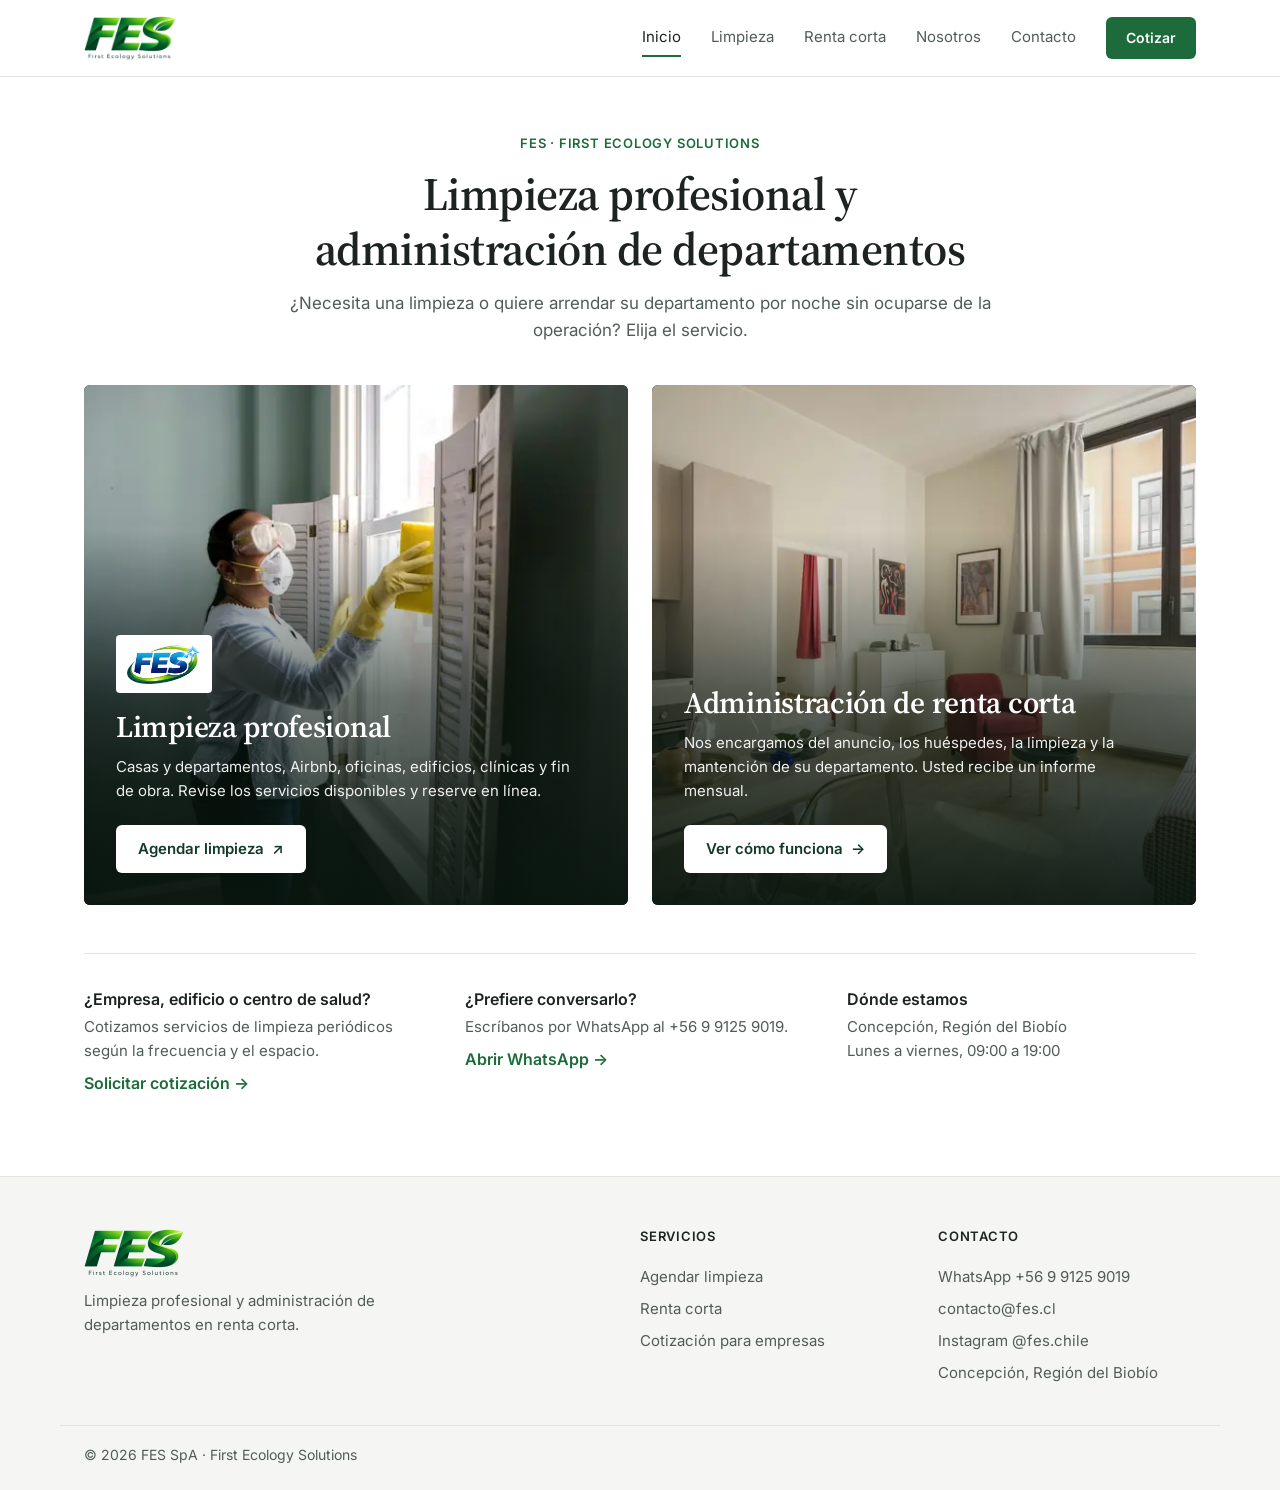
==== public/index.html @ 072d29d1 "Publicar solo la carpeta public/, página 404 y enlaces internos limpios - wrangler.jsonc: los assets" ====
<!DOCTYPE html>
<html lang="es-CL">
<head>
  <meta charset="UTF-8" />
  <meta name="viewport" content="width=device-width, initial-scale=1.0" />
  <title>FES | Limpieza profesional y administración de renta corta en Concepción</title>
  <meta name="description" content="Agende una limpieza profesional en línea o deje la administración de su departamento en renta corta en manos de FES. Concepción, Región del Biobío." />
  <link rel="canonical" href="https://fes-web.renatocarrasco2007.workers.dev/" />
  <meta name="theme-color" content="#123a26" />
  <meta property="og:type" content="website" />
  <meta property="og:locale" content="es_CL" />
  <meta property="og:site_name" content="FES · First Ecology Solutions" />
  <meta property="og:title" content="FES | Limpieza profesional y administración de renta corta" />
  <meta property="og:description" content="Agende una limpieza en línea o solicite la evaluación de su departamento para renta corta." />
  <meta property="og:url" content="https://fes-web.renatocarrasco2007.workers.dev/" />
  <meta property="og:image" content="https://fes-web.renatocarrasco2007.workers.dev/assets/og-image.jpg" />
  <meta property="og:image:width" content="1200" />
  <meta property="og:image:height" content="630" />
  <meta name="twitter:card" content="summary_large_image" />
  <link rel="icon" type="image/png" sizes="48x48" href="/assets/favicon-48.png" />
  <link rel="apple-touch-icon" href="/assets/apple-touch-icon.png" />
  <link rel="preconnect" href="https://fonts.googleapis.com" />
  <link rel="preconnect" href="https://fonts.gstatic.com" crossorigin />
  <link href="https://fonts.googleapis.com/css2?family=Inter:wght@400;500;600&family=Source+Serif+4:opsz,wght@8..60,600&display=swap" rel="stylesheet" />
  <link rel="stylesheet" href="/styles.css" />
  <link rel="preload" as="image" type="image/webp" href="/assets/img/limpieza-800.webp" imagesrcset="/assets/img/limpieza-800.webp 800w, /assets/img/limpieza-1600.webp 1600w" imagesizes="(max-width: 800px) 100vw, 560px" />
</head>
<body>
  <a class="skip-link" href="#contenido">Saltar al contenido</a>

  <header class="header">
    <div class="container header__inner">
      <a href="/" class="header__logo" aria-label="FES, ir al inicio">
        <picture>
          <source srcset="/assets/logo-fes.webp" type="image/webp" />
          <img src="/assets/logo-fes.png" alt="FES First Ecology Solutions" width="400" height="192" />
        </picture>
      </a>
      <button class="nav-toggle" id="navToggle" type="button" aria-label="Abrir menú" aria-expanded="false" aria-controls="nav">
        <span></span><span></span><span></span>
      </button>
      <nav class="nav" id="nav" aria-label="Principal">
        <a href="/" aria-current="page">Inicio</a>
        <a href="https://www.tuu.cl/fes" data-link="booking" target="_blank" rel="noopener">Limpieza<span class="sr-only"> (abre la agenda en una pestaña nueva)</span></a>
        <a href="/renta-corta">Renta corta</a>
        <a href="/nosotros">Nosotros</a>
        <a href="/contacto">Contacto</a>
        <a href="/contacto" class="btn btn--primary btn--sm nav__cta">Cotizar</a>
      </nav>
    </div>
  </header>

  <main id="contenido">
    <section class="home">
      <div class="container">
        <div class="home__intro">
          <p class="kicker">FES · First Ecology Solutions</p>
          <h1>Limpieza profesional y administración de departamentos</h1>
          <p class="home__lead">¿Necesita una limpieza o quiere arrendar su departamento por noche sin ocuparse de la operación? Elija el servicio.</p>
        </div>

        <div class="choices">
          <a href="https://www.tuu.cl/fes" data-link="booking" target="_blank" rel="noopener" class="choice">
            <picture>
              <source type="image/webp" srcset="/assets/img/limpieza-800.webp 800w, /assets/img/limpieza-1600.webp 1600w" sizes="(max-width: 800px) 100vw, 560px" />
              <img src="/assets/img/limpieza.jpg" alt="" width="1200" height="800" fetchpriority="high" />
            </picture>
            <div class="choice__body">
              <picture>
                <source srcset="/assets/logo-limpieza.webp" type="image/webp" />
                <img class="choice__logo" src="/assets/logo-limpieza.png" alt="" width="300" height="163" />
              </picture>
              <h2>Limpieza profesional</h2>
              <p>Casas y departamentos, Airbnb, oficinas, edificios, clínicas y fin de obra. Revise los servicios disponibles y reserve en línea.</p>
              <span class="choice__btn">Agendar limpieza <span aria-hidden="true">↗</span></span>
              <span class="sr-only"> (abre la agenda de FES en Tuu, en una pestaña nueva)</span>
            </div>
          </a>

          <a href="/renta-corta" class="choice">
            <picture>
              <source type="image/webp" srcset="/assets/img/renta-corta-800.webp 800w, /assets/img/renta-corta-1600.webp 1600w" sizes="(max-width: 800px) 100vw, 560px" />
              <img src="/assets/img/renta-corta.jpg" alt="" width="1200" height="800" />
            </picture>
            <div class="choice__body">
              <h2>Administración de renta corta</h2>
              <p>Nos encargamos del anuncio, los huéspedes, la limpieza y la mantención de su departamento. Usted recibe un informe mensual.</p>
              <span class="choice__btn">Ver cómo funciona <span aria-hidden="true">→</span></span>
            </div>
          </a>
        </div>

        <div class="home__extra">
          <div>
            <h2>¿Empresa, edificio o centro de salud?</h2>
            <p>Cotizamos servicios de limpieza periódicos según la frecuencia y el espacio.</p>
            <a href="/contacto?servicio=empresa" class="link-arrow">Solicitar cotización</a>
          </div>
          <div data-show-if="whatsapp">
            <h2>¿Prefiere conversarlo?</h2>
            <p>Escríbanos por WhatsApp al <span data-text="whatsappLabel"></span>.</p>
            <a href="#" data-link="whatsapp" target="_blank" rel="noopener" class="link-arrow">Abrir WhatsApp<span class="sr-only"> (pestaña nueva)</span></a>
          </div>
          <div data-show-if="location hours">
            <h2>Dónde estamos</h2>
            <p><span data-text="location"></span><br /><span data-text="hours"></span></p>
          </div>
        </div>
      </div>
    </section>
  </main>

  <footer class="footer">
    <div class="container footer__inner">
      <div class="footer__brand">
        <picture>
          <source srcset="/assets/logo-fes.webp" type="image/webp" />
          <img src="/assets/logo-fes.png" alt="FES First Ecology Solutions" width="400" height="192" loading="lazy" />
        </picture>
        <p>Limpieza profesional y administración de departamentos en renta corta.</p>
      </div>
      <nav aria-label="Servicios">
        <h2>Servicios</h2>
        <a href="https://www.tuu.cl/fes" data-link="booking" target="_blank" rel="noopener">Agendar limpieza<span class="sr-only"> (pestaña nueva)</span></a>
        <a href="/renta-corta">Renta corta</a>
        <a href="/contacto?servicio=empresa">Cotización para empresas</a>
      </nav>
      <div>
        <h2>Contacto</h2>
        <a href="#" data-link="whatsapp" target="_blank" rel="noopener">WhatsApp <span data-text="whatsappLabel"></span></a>
        <a href="#" data-link="email"><span data-text="email"></span></a>
        <a href="#" data-link="instagram" target="_blank" rel="noopener">Instagram <span data-text="instagramLabel"></span></a>
        <p data-show-if="location" data-text="location"></p>
      </div>
    </div>
    <div class="container footer__bottom">© <span data-year></span> FES SpA · First Ecology Solutions</div>
  </footer>

  <script src="/config.js"></script>
  <script src="/script.js"></script>
</body>
</html>
---- styles.css ----
/* FES · First Ecology Solutions */
:root {
  --green-dark: #123a26;
  --green:      #1d6b3a;
  --green-tint: #eaf3ec;
  --ink:        #1c2320;
  --muted:      #525c57;
  --line:       #dfe4e0;
  --alt:        #f5f6f4;
  --error:      #b3261e;
  --focus:      #1b5fd1;
  --radius:     6px;
  --serif: "Source Serif 4", Georgia, "Times New Roman", serif;
  --sans:  "Inter", system-ui, -apple-system, "Segoe UI", Roboto, sans-serif;
}

*, *::before, *::after { box-sizing: border-box; }
* { margin: 0; padding: 0; }
html { -webkit-text-size-adjust: 100%; }
[hidden] { display: none !important; }
body { font-family: var(--sans); color: var(--ink); background: #fff; font-size: 16px; line-height: 1.6; -webkit-font-smoothing: antialiased; min-height: 100vh; display: flex; flex-direction: column; }
main { flex: 1; }
img { max-width: 100%; height: auto; display: block; }
a { color: inherit; }
ul, ol { list-style: none; }
h1, h2 { font-family: var(--serif); font-weight: 600; line-height: 1.2; letter-spacing: -.01em; }
h3 { font-size: 17px; font-weight: 600; line-height: 1.35; }
.container { width: 100%; max-width: 1160px; margin: 0 auto; padding: 0 24px; }

/* Accesibilidad */
.sr-only { position: absolute; width: 1px; height: 1px; padding: 0; margin: -1px; overflow: hidden; clip: rect(0 0 0 0); white-space: nowrap; border: 0; }
.skip-link { position: absolute; left: 16px; top: -60px; z-index: 100; background: var(--ink); color: #fff; padding: 10px 16px; border-radius: var(--radius); text-decoration: none; }
.skip-link:focus { top: 12px; }
:focus-visible { outline: 3px solid var(--focus); outline-offset: 2px; }
.banner :focus-visible, .cta :focus-visible, .choice:focus-visible { outline-color: #fff; box-shadow: 0 0 0 6px var(--focus); }
@media (prefers-reduced-motion: reduce) { * { transition: none !important; scroll-behavior: auto !important; } }

/* Botones */
.btn { display: inline-flex; align-items: center; justify-content: center; gap: 8px; min-height: 48px; padding: 12px 24px; border-radius: var(--radius); border: 2px solid transparent; font: 600 15px/1.2 var(--sans); text-decoration: none; text-align: center; cursor: pointer; transition: background-color .15s, color .15s, border-color .15s; }
.btn--sm { min-height: 42px; padding: 9px 18px; font-size: 14px; }
.btn--block { width: 100%; }
.btn--primary { background: var(--green); color: #fff; }
.btn--primary:hover { background: var(--green-dark); }
.btn--secondary { background: #fff; color: var(--green); border-color: var(--green); }
.btn--secondary:hover { background: var(--green-tint); }
.btn--light { background: #fff; color: var(--green-dark); }
.btn--light:hover { background: var(--green-tint); }
.btn--outline-light { color: #fff; border-color: rgba(255, 255, 255, .85); }
.btn--outline-light:hover { background: rgba(255, 255, 255, .12); }
.btn-row { display: flex; flex-wrap: wrap; gap: 12px; }

.link-arrow { font-weight: 600; color: var(--green); text-decoration: none; }
.link-arrow::after { content: " →"; }
.link-arrow:hover { text-decoration: underline; }

.kicker { font-size: 13px; font-weight: 600; letter-spacing: .06em; text-transform: uppercase; color: var(--green); margin-bottom: 12px; }
.kicker--light { color: #cfe6d6; }
.body-lg { font-size: 17px; color: var(--muted); margin-bottom: 28px; max-width: 560px; }
.page-title { font-size: clamp(30px, 4vw, 44px); margin-bottom: 18px; }

/* Encabezado */
.header { position: sticky; top: 0; z-index: 50; background: #fff; border-bottom: 1px solid var(--line); }
.header__inner { display: flex; align-items: center; justify-content: space-between; gap: 24px; height: 76px; }
.header__logo { display: block; flex-shrink: 0; }
.header__logo img { height: 44px; width: auto; }
.nav { display: flex; align-items: center; gap: 30px; }
.nav a:not(.btn) { font-size: 15px; color: var(--muted); text-decoration: none; padding: 6px 0; border-bottom: 2px solid transparent; }
.nav a:not(.btn):hover { color: var(--ink); }
.nav a[aria-current="page"]:not(.btn) { color: var(--ink); border-bottom-color: var(--green); }
.nav-toggle { display: none; width: 48px; height: 48px; background: none; border: 0; border-radius: var(--radius); cursor: pointer; padding: 12px; }
.nav-toggle span { display: block; height: 2px; background: var(--ink); margin: 5px 0; transition: transform .2s, opacity .2s; }
.nav-toggle[aria-expanded="true"] span:nth-child(1) { transform: translateY(7px) rotate(45deg); }
.nav-toggle[aria-expanded="true"] span:nth-child(2) { opacity: 0; }
.nav-toggle[aria-expanded="true"] span:nth-child(3) { transform: translateY(-7px) rotate(-45deg); }

/* Portada */
.home { padding: 56px 0 80px; }
.home__intro { text-align: center; max-width: 720px; margin: 0 auto 40px; }
.home__intro h1 { font-size: clamp(30px, 4vw, 46px); margin-bottom: 14px; }
.home__lead { color: var(--muted); font-size: 17px; }

.choices { display: grid; grid-template-columns: 1fr 1fr; gap: 24px; }
.choice { position: relative; display: flex; flex-direction: column; justify-content: flex-end; min-height: 520px; overflow: hidden; border-radius: var(--radius); background: var(--green-dark); color: #fff; text-decoration: none; }
.choice > picture, .choice > picture img { position: absolute; inset: 0; width: 100%; height: 100%; }
.choice > picture img { object-fit: cover; transition: transform .5s ease; }
.choice::after { content: ""; position: absolute; inset: 0; background: linear-gradient(to top, rgba(8, 22, 15, .92) 0%, rgba(8, 22, 15, .6) 40%, rgba(8, 22, 15, 0) 72%); }
.choice:hover > picture img { transform: scale(1.03); }
.choice__body { position: relative; z-index: 1; padding: 32px; }
.choice__logo { width: 96px; height: auto; background: #fff; padding: 8px 10px; border-radius: 4px; margin-bottom: 16px; }
.choice h2 { font-size: clamp(24px, 2.6vw, 30px); margin-bottom: 10px; }
.choice p { color: rgba(255, 255, 255, .92); font-size: 15px; margin-bottom: 22px; max-width: 460px; }
.choice__btn { display: inline-flex; align-items: center; gap: 8px; min-height: 48px; padding: 12px 22px; background: #fff; color: var(--green-dark); border-radius: var(--radius); font-weight: 600; font-size: 15px; transition: background-color .15s, color .15s; }
.choice:hover .choice__btn { background: var(--green); color: #fff; }

.home__extra { display: grid; grid-template-columns: repeat(3, 1fr); gap: 32px; margin-top: 48px; padding-top: 36px; border-top: 1px solid var(--line); }
.home__extra h2 { font-family: var(--sans); font-size: 16px; font-weight: 600; letter-spacing: 0; margin-bottom: 6px; }
.home__extra p { color: var(--muted); font-size: 15px; margin-bottom: 8px; }

/* Banner de página */
.banner { position: relative; overflow: hidden; color: #fff; background: var(--green-dark); }
.banner picture { position: absolute; inset: 0; }
.banner__img { width: 100%; height: 100%; object-fit: cover; }
.banner::after { content: ""; position: absolute; inset: 0; background: linear-gradient(90deg, rgba(8, 22, 15, .86) 0%, rgba(8, 22, 15, .6) 55%, rgba(8, 22, 15, .35) 100%); }
.banner__content { position: relative; z-index: 1; padding-top: 120px; padding-bottom: 110px; }
.banner h1 { font-size: clamp(30px, 4.6vw, 52px); max-width: 760px; margin-bottom: 16px; }
.banner__content > p:not(.kicker) { font-size: 18px; color: rgba(255, 255, 255, .92); margin-bottom: 30px; max-width: 600px; }

/* Secciones */
.section { padding: 88px 0; }
.section--alt { background: var(--alt); }
.section h2 { font-size: clamp(26px, 3.2vw, 36px); margin-bottom: 14px; }
.section__head { max-width: 680px; margin-bottom: 48px; }
.section__head p { color: var(--muted); font-size: 17px; }

.icons { display: grid; grid-template-columns: repeat(3, 1fr); gap: 40px 48px; }
.icons svg { width: 36px; height: 36px; margin-bottom: 14px; fill: none; stroke: var(--green); stroke-width: 1.5; stroke-linecap: round; stroke-linejoin: round; }
.icons h3 { margin-bottom: 4px; }
.icons p { font-size: 15px; color: var(--muted); }

.split { display: grid; grid-template-columns: 1fr 1fr; gap: 72px; align-items: center; }
.split--top { align-items: start; }
.split__img { width: 100%; aspect-ratio: 4 / 3; object-fit: cover; border-radius: var(--radius); }

.steps { display: grid; gap: 24px; margin-top: 12px; }
.steps li { display: flex; gap: 18px; align-items: flex-start; }
.steps li > span { flex-shrink: 0; width: 38px; height: 38px; border: 1.5px solid var(--green); color: var(--green); border-radius: 50%; display: grid; place-items: center; font-family: var(--serif); font-weight: 600; }
.steps p { color: var(--muted); font-size: 15px; }

.deliverables { border-top: 1px solid var(--line); }
.deliverables li { display: grid; grid-template-columns: 220px 1fr; gap: 16px; padding: 18px 0; border-bottom: 1px solid var(--line); }
.deliverables span { color: var(--muted); }

.faq { border-top: 1px solid var(--line); }
.faq details { border-bottom: 1px solid var(--line); }
.faq summary { cursor: pointer; list-style: none; padding: 18px 0; font-weight: 600; display: flex; justify-content: space-between; align-items: center; gap: 20px; }
.faq summary::-webkit-details-marker { display: none; }
.faq summary::after { content: "+"; flex-shrink: 0; color: var(--green); font-size: 22px; font-weight: 400; line-height: 1; }
.faq details[open] summary::after { content: "−"; }
.faq details p { color: var(--muted); padding-bottom: 20px; max-width: 620px; }

.values { display: grid; grid-template-columns: repeat(4, 1fr); gap: 36px; }
.values li { border-top: 2px solid var(--green); padding-top: 18px; }
.values h3 { margin-bottom: 6px; }
.values p { color: var(--muted); font-size: 15px; }

.facts { border-top: 1px solid var(--line); }
.facts > div { display: grid; grid-template-columns: 180px 1fr; gap: 16px; padding: 14px 0; border-bottom: 1px solid var(--line); }
.facts dt { color: var(--muted); font-size: 15px; }
.facts a { color: var(--green); font-weight: 600; }
.facts--compact > div { grid-template-columns: 110px 1fr; padding: 11px 0; }
.facts--compact dt { font-size: 14px; }

.cta { background: var(--green-dark); color: #fff; padding: 60px 0; }
.cta__inner { display: flex; justify-content: space-between; align-items: center; gap: 24px; flex-wrap: wrap; }
.cta h2 { font-size: clamp(24px, 3vw, 32px); margin-bottom: 4px; }
.cta p { color: #cfe0d5; }

/* Contacto */
.booking-note { background: var(--green-tint); border-radius: var(--radius); padding: 22px 24px; margin-bottom: 28px; }
.booking-note h2 { font-family: var(--sans); font-size: 16px; font-weight: 600; letter-spacing: 0; margin-bottom: 4px; }
.booking-note p { color: var(--muted); font-size: 15px; margin-bottom: 14px; }

.form-wrap { display: grid; gap: 16px; }
.form { border: 1px solid var(--line); border-radius: var(--radius); padding: 32px; display: grid; gap: 18px; background: #fff; }
.form__title { font-size: 24px; }
.form__hint { font-size: 14px; color: var(--muted); margin-top: -10px; }
.field { display: grid; gap: 6px; }
.field label { font-size: 15px; font-weight: 600; }
.field__opt { font-weight: 400; color: var(--muted); }
.field input, .field select, .field textarea { font: 400 16px/1.4 var(--sans); color: var(--ink); min-height: 48px; padding: 11px 13px; border: 1.5px solid #b9c2bc; border-radius: var(--radius); background: #fff; width: 100%; }
.field textarea { resize: vertical; }
.field input:focus, .field select:focus, .field textarea:focus { outline: 3px solid var(--focus); outline-offset: 0; border-color: var(--focus); }
.field [aria-invalid="true"] { border-color: var(--error); }
.field__error { color: var(--error); font-size: 14px; font-weight: 500; }
.field__error::before { content: "⚠ "; }
.form__channel { font-size: 14px; color: var(--muted); background: var(--alt); border-left: 3px solid var(--green); padding: 12px 14px; border-radius: 0 var(--radius) var(--radius) 0; }
.form__channel strong { color: var(--ink); font-weight: 600; }

.form-status { border: 1.5px solid var(--green); background: var(--green-tint); border-radius: var(--radius); padding: 20px 22px; }
.form-status:focus { outline: 3px solid var(--focus); outline-offset: 2px; }
.form-status__title { font-weight: 600; margin-bottom: 4px; }
.form-status p { font-size: 15px; }
.form-status__actions { display: flex; flex-wrap: wrap; gap: 10px; margin-top: 14px; }

/* Pie */
.footer { background: var(--alt); border-top: 1px solid var(--line); font-size: 15px; color: var(--muted); }
.footer__inner { display: grid; grid-template-columns: 2fr 1fr 1fr; gap: 40px; padding-top: 52px; padding-bottom: 40px; }
.footer__brand img { height: 48px; width: auto; margin-bottom: 12px; }
.footer__brand p { max-width: 320px; }
.footer h2 { font-family: var(--sans); font-size: 13px; font-weight: 600; letter-spacing: .06em; text-transform: uppercase; color: var(--ink); margin-bottom: 12px; }
.footer__inner > nav, .footer__inner > div:not(.footer__brand) { display: flex; flex-direction: column; align-items: flex-start; gap: 8px; }
.footer a { text-decoration: none; }
.footer a:hover { color: var(--green); text-decoration: underline; }
.footer__bottom { border-top: 1px solid var(--line); padding-top: 18px; padding-bottom: 24px; font-size: 14px; }

/* Responsive */
@media (max-width: 1000px) {
  .nav { gap: 22px; }
  .values { grid-template-columns: repeat(2, 1fr); }
}
@media (max-width: 860px) {
  .header__inner { height: 68px; }
  .header__logo img { height: 40px; }
  .nav-toggle { display: block; }
  .nav { display: none; position: absolute; top: 100%; left: 0; right: 0; flex-direction: column; align-items: stretch; gap: 0; background: #fff; border-bottom: 1px solid var(--line); box-shadow: 0 12px 24px rgba(0, 0, 0, .08); padding: 4px 24px 20px; max-height: calc(100vh - 68px); overflow-y: auto; }
  .nav.is-open { display: flex; }
  .nav a:not(.btn) { font-size: 16px; padding: 14px 0; border-bottom: 1px solid var(--line); }
  .nav a[aria-current="page"]:not(.btn) { color: var(--green); font-weight: 600; border-bottom-color: var(--line); }
  .nav__cta { margin-top: 16px; }
  .choices, .split, .home__extra { grid-template-columns: 1fr; }
  .split { gap: 36px; }
  .home__extra { gap: 24px; }
  .choice { min-height: 440px; }
  .icons { grid-template-columns: repeat(2, 1fr); }
  .deliverables li { grid-template-columns: 1fr; gap: 2px; }
  .banner__content { padding-top: 80px; padding-bottom: 72px; }
  .section { padding: 64px 0; }
  .footer__inner { grid-template-columns: 1fr 1fr; }
  .footer__brand { grid-column: 1 / -1; }
}
@media (max-width: 540px) {
  .container { padding: 0 18px; }
  .home { padding: 32px 0 56px; }
  .home__intro { text-align: left; margin-bottom: 28px; }
  .choice { min-height: 400px; }
  .choice__body { padding: 24px; }
  .choice__btn, .btn-row .btn, .cta .btn { width: 100%; justify-content: center; }
  .icons, .values { grid-template-columns: 1fr; }
  .facts > div, .facts--compact > div { grid-template-columns: 1fr; gap: 2px; }
  .form { padding: 22px 18px; }
  .footer__inner { grid-template-columns: 1fr; }
}
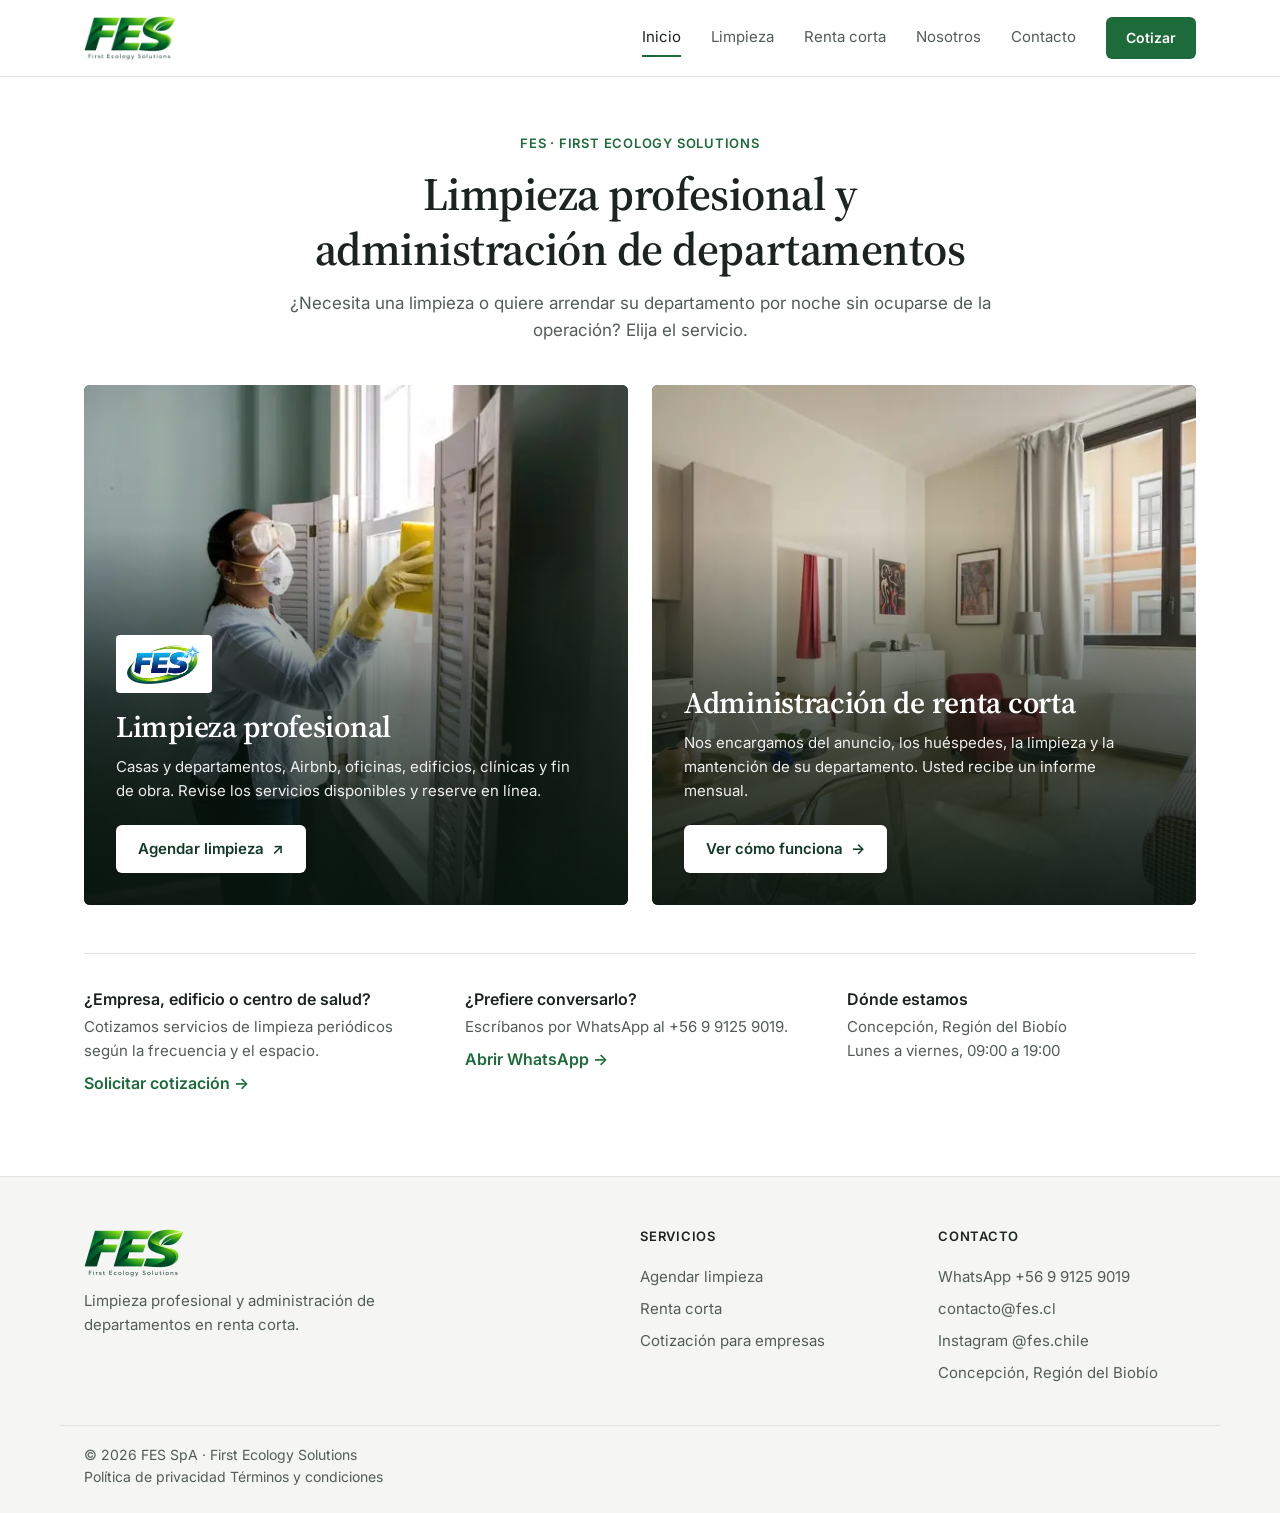
==== commit d27f3a95: "Agregar política de privacidad y términos y condiciones Páginas /privacidad (Ley 19.628 modificada p" ====
--- a/public/index.html
+++ b/public/index.html
@@ -5,15 +5,15 @@
   <meta name="viewport" content="width=device-width, initial-scale=1.0" />
   <title>FES | Limpieza profesional y administración de renta corta en Concepción</title>
   <meta name="description" content="Agende una limpieza profesional en línea o deje la administración de su departamento en renta corta en manos de FES. Concepción, Región del Biobío." />
-  <link rel="canonical" href="https://fes-web.renatocarrasco2007.workers.dev/" />
+  <link rel="canonical" href="https://fesspa.cl/" />
   <meta name="theme-color" content="#123a26" />
   <meta property="og:type" content="website" />
   <meta property="og:locale" content="es_CL" />
   <meta property="og:site_name" content="FES · First Ecology Solutions" />
   <meta property="og:title" content="FES | Limpieza profesional y administración de renta corta" />
   <meta property="og:description" content="Agende una limpieza en línea o solicite la evaluación de su departamento para renta corta." />
-  <meta property="og:url" content="https://fes-web.renatocarrasco2007.workers.dev/" />
-  <meta property="og:image" content="https://fes-web.renatocarrasco2007.workers.dev/assets/og-image.jpg" />
+  <meta property="og:url" content="https://fesspa.cl/" />
+  <meta property="og:image" content="https://fesspa.cl/assets/og-image.jpg" />
   <meta property="og:image:width" content="1200" />
   <meta property="og:image:height" content="630" />
   <meta name="twitter:card" content="summary_large_image" />
@@ -133,7 +133,13 @@
         <p data-show-if="location" data-text="location"></p>
       </div>
     </div>
-    <div class="container footer__bottom">© <span data-year></span> FES SpA · First Ecology Solutions</div>
+    <div class="container footer__bottom footer__legal">
+      <p>© <span data-year></span> FES SpA · First Ecology Solutions<span data-show-if="rut"> · RUT <span data-text="rut"></span></span></p>
+      <nav aria-label="Información legal">
+        <a href="/privacidad">Política de privacidad</a>
+        <a href="/terminos">Términos y condiciones</a>
+      </nav>
+    </div>
   </footer>
 
   <script src="/config.js"></script>
